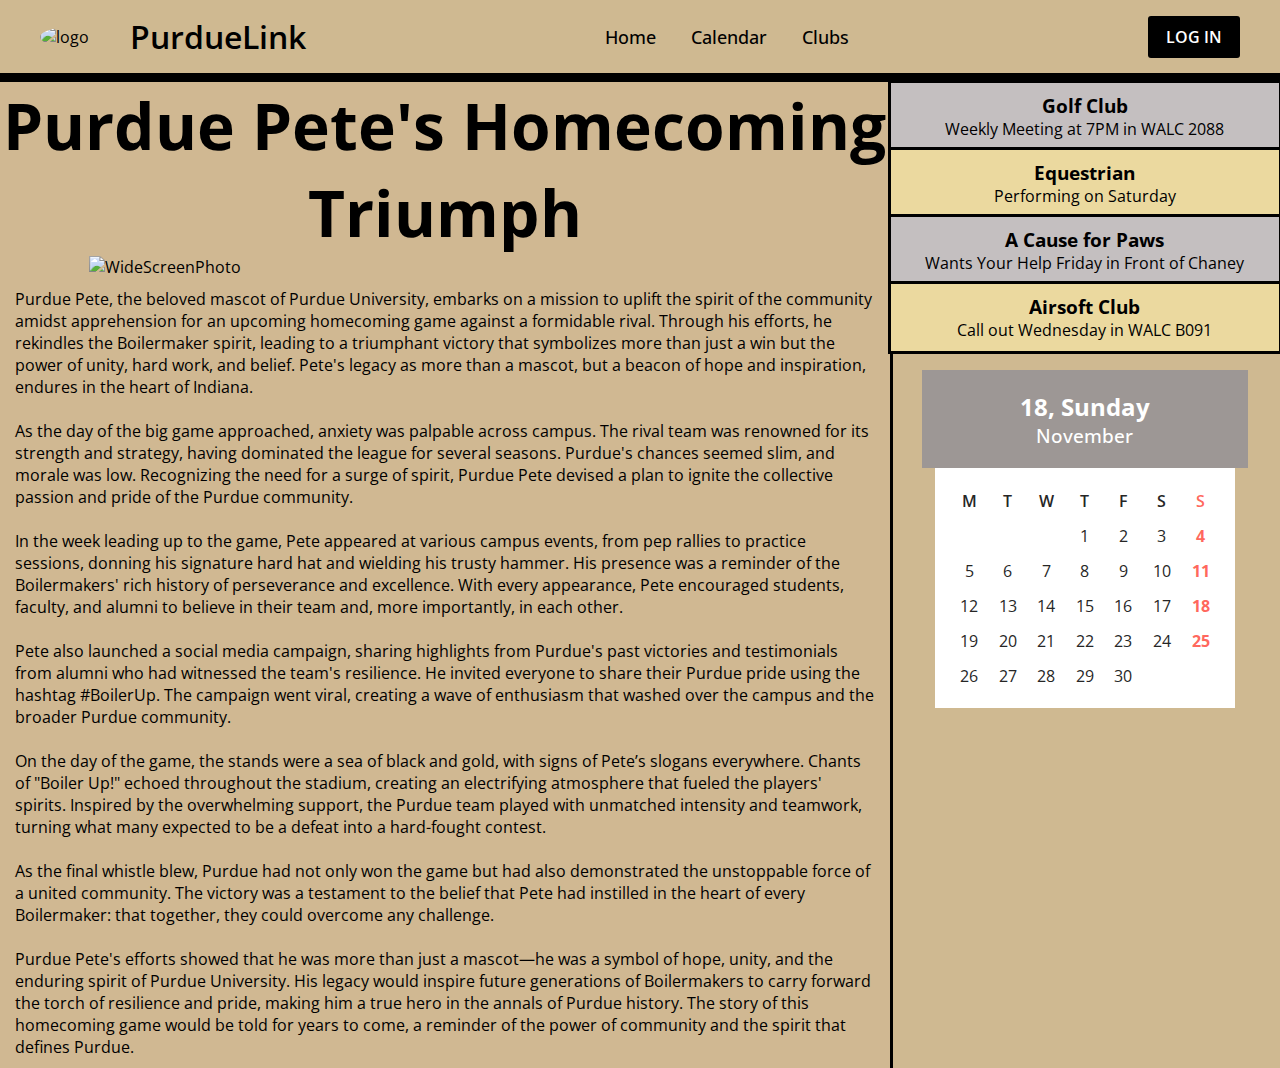
==== Article1.html @ 873c171e "Add files via upload" ====
<!DOCTYPE html>
<html lang="en">
<head>
    <meta charset="UTF-8">
    <meta name="viewport" content="width=device-width, initial-scale=1.0">
    <title>Project</title>
    <link rel="stylesheet" href="https://fonts.googleapis.com/css2?family=Material+Symbols+Rounded:opsz,wght,FILL,GRAD@48,400,0,0">
    <link rel="stylesheet" href="css/article1.css">
    <script src="script.js" defer></script>
</head>
<body>
    <header>
        <nav class="navbar">
            <span class="hamburger-btn material-symbols-rounded">menu</span>
            <a href="index.html" class="logo">
                <img src="images/PurdueLogo.png" alt="logo">
                <h2>PurdueLink</h2>
            </a>
            <ul class="links">
                <span class="close-btn material-symbols-rounded">close</span>
                <li><a href="index.html">Home</a></li>
                <li><a href="calendar.html">Calendar</a></li>
                <li><a href="clubs1.html">Clubs</a></li>
            </ul>
            <button class="login-btn">LOG IN</button>
  
        </nav>
    </header>

    <div class="blur-bg-overlay"></div>
    <div class="navbar-bar"></div>
    <div class="form-popup">
        <span class="close-btn material-symbols-rounded">close</span>
        <div class="form-box login">
            <div class="form-details">
                <h2>Welcome Back</h2>
                <p>Please log in using your personal information to stay connected with us.</p>
            </div>
            <div class="form-content">
                <h2>LOGIN</h2>
                <form action="#">
                    <div class="input-field">
                        <input type="text" required>
                        <label>Email</label>
                    </div>
                    <div class="input-field">
                        <input type="password" required>
                        <label>Password</label>
                    </div>
                    <a href="#" class="forgot-pass-link">Forgot password?</a>
                    <button type="submit">Log In</button>
                </form>
                <div class="bottom-link">
                    Don't have an account?
                    <a href="#" id="signup-link">Signup</a>
                </div>
            </div>
        </div>
        <div class="form-box signup">
            <div class="form-details">
                <h2>Create Account</h2>
                <p>To become a part of our community, please sign up using your personal information.</p>
            </div>
            <div class="form-content">
                <h2>SIGNUP</h2>
                <form action="#">
                    <div class="input-field">
                        <input type="text" required>
                        <label>Enter your email</label>
                    </div>
                    <div class="input-field">
                        <input type="password" required>
                        <label>Create password</label>
                    </div>
                    <div class="policy-text">
                        <input type="checkbox" id="policy">
                        <label for="policy">
                            I agree the
                            <a href="#" class="option">Terms & Conditions</a>
                        </label>
                    </div>
                    <button type="submit">Sign Up</button>
                </form>
                <div class="bottom-link">
                    Already have an account? 
                    <a href="#" id="login-link">Login</a>
                </div>
            </div>
        </div>

    </div>
    <div class="sides">
        <div class="left">
            <div class="article">
            <div class="article-title"><h1>Purdue Pete's Homecoming Triumph</h1></div>
                <img class="article-img" src="images/WideScreenPhoto.jpeg" alt="WideScreenPhoto">
                <div class="article-stuff">Purdue Pete, the beloved mascot of Purdue University, embarks on a mission to uplift the spirit of the community amidst apprehension for an upcoming homecoming game against a formidable rival. Through his efforts, he rekindles the Boilermaker spirit, leading to a triumphant victory that symbolizes more than just a win but the power of unity, hard work, and belief. Pete's legacy as more than a mascot, but a beacon of hope and inspiration, endures in the heart of Indiana.
                    <br><br>
                    As the day of the big game approached, anxiety was palpable across campus. The rival team was renowned for its strength and strategy, having dominated the league for several seasons. Purdue's chances seemed slim, and morale was low. Recognizing the need for a surge of spirit, Purdue Pete devised a plan to ignite the collective passion and pride of the Purdue community.
                    <br>    <br>
                    In the week leading up to the game, Pete appeared at various campus events, from pep rallies to practice sessions, donning his signature hard hat and wielding his trusty hammer. His presence was a reminder of the Boilermakers' rich history of perseverance and excellence. With every appearance, Pete encouraged students, faculty, and alumni to believe in their team and, more importantly, in each other.
                    <br><br>
                    Pete also launched a social media campaign, sharing highlights from Purdue's past victories and testimonials from alumni who had witnessed the team's resilience. He invited everyone to share their Purdue pride using the hashtag #BoilerUp. The campaign went viral, creating a wave of enthusiasm that washed over the campus and the broader Purdue community.
                    <br><br>
                    On the day of the game, the stands were a sea of black and gold, with signs of Pete’s slogans everywhere. Chants of "Boiler Up!" echoed throughout the stadium, creating an electrifying atmosphere that fueled the players' spirits. Inspired by the overwhelming support, the Purdue team played with unmatched intensity and teamwork, turning what many expected to be a defeat into a hard-fought contest.
                    <br><br>
                    As the final whistle blew, Purdue had not only won the game but had also demonstrated the unstoppable force of a united community. The victory was a testament to the belief that Pete had instilled in the heart of every Boilermaker: that together, they could overcome any challenge.
                    <br><br>
                    Purdue Pete's efforts showed that he was more than just a mascot—he was a symbol of hope, unity, and the enduring spirit of Purdue University. His legacy would inspire future generations of Boilermakers to carry forward the torch of resilience and pride, making him a true hero in the annals of Purdue history. The story of this homecoming game would be told for years to come, a reminder of the power of community and the spirit that defines Purdue.</div>
                </div>
        </div>
        <div class="right">
            
            <div class="club-stuff">
                <div class="club1">
                    <div class="club-title"><h3>Golf Club</h3></div>
                        <div class="club-info">Weekly Meeting at 7PM in WALC 2088</div>
                </div>
                <div class="club2">
                    <div class="club-title"><h3>Equestrian</h3></div>
                        <div class="club-info">Performing on Saturday</div>
                </div>
                <div class="club3">                    
                    <div class="club-title"><h3>A Cause for Paws</h2></div>
                        <div class="club-info">Wants Your Help Friday in Front of Chaney</div>
                    </div>
                <div class="club4">
                    <div class="club-title"><h3>Airsoft Club</h3></div>
                        <div class="club-info">Call out Wednesday in WALC B091</div>
                </div>
            </div>
        
        
            <div class="calendar__picture">
                <h2>18, Sunday</h2>
                <h3>November</h3>
              </div>
            <div class="calendar">
                <div class="calendar__date">
                  <div class="calendar__day">M</div>
                  <div class="calendar__day">T</div>
                  <div class="calendar__day">W</div>
                  <div class="calendar__day">T</div>
                  <div class="calendar__day">F</div>
                  <div class="calendar__day">S</div>
                  <div class="calendar__day">S</div>
                  <div class="calendar__number"></div>
                  <div class="calendar__number"></div>
                  <div class="calendar__number"></div>
                  <div class="calendar__number">1</div>
                  <div class="calendar__number">2</div>
                  <div class="calendar__number">3</div>
                  <div class="calendar__number">4</div>
                  <div class="calendar__number">5</div>
                  <div class="calendar__number">6</div>
                  <div class="calendar__number">7</div>
                  <div class="calendar__number">8</div>
                  <div class="calendar__number">9</div>
                  <div class="calendar__number">10</div>
                  <div class="calendar__number">11</div>
                  <div class="calendar__number">12</div>
                  <div class="calendar__number">13</div>
                  <div class="calendar__number">14</div>
                  <div class="calendar__number">15</div>
                  <div class="calendar__number">16</div>
                  <div class="calendar__number">17</div>
                  <div class="calendar__number calendar__number--current">18</div>
                  <div class="calendar__number">19</div>
                  <div class="calendar__number">20</div>
                  <div class="calendar__number">21</div>
                  <div class="calendar__number">22</div>
                  <div class="calendar__number">23</div>
                  <div class="calendar__number">24</div>
                  <div class="calendar__number">25</div>
                  <div class="calendar__number">26</div>
                  <div class="calendar__number">27</div>
                  <div class="calendar__number">28</div>
                  <div class="calendar__number">29</div>
                  <div class="calendar__number">30</div>
                </div>
              </div>
        </div>
        </div>
    </div>
</body>
</html>
---- css/article1.css ----
/* Importing Google font - Open Sans */
@import url("https://fonts.googleapis.com/css2?family=Open+Sans:wght@400;500;600;700&display=swap");

* {
    margin: 0;
    padding: 0;
    box-sizing: border-box;
    font-family: "Open Sans", sans-serif;
}

body {
    height: 100vh;
    width: 100%;
    background-color: #cfb991;
}

header {
    width: 100%;
    top: 0;
    left: 0;
    z-index: 10;
    padding: 0 10px;
}

.navbar {
    display: flex;
    padding: 15px 0;
    align-items: center;
    max-width: 1200px;
    margin: 0 auto;
    justify-content: space-between;

}


.navbar-bar{ 
    width:100%;
    height: 1%;
    background-color: #000;
}


.navbar .hamburger-btn {
    display: none;
    color: #fff;
    cursor: pointer;
    font-size: 1.5rem;
}

.navbar .logo {
    gap: 10px;
    display: flex;
    align-items: center;
    text-decoration: none;
    color:black;
}

.navbar .logo img {
    width: 80px;
    border-radius: 50%;
}

.navbar .logo h2 {
    color: black;
    font-weight: 600;
    font-size: 2rem;
}

.navbar .links {
    display: flex;
    gap: 35px;
    list-style: none;
    align-items: center;
}

.navbar .links .close-btn {
    position: absolute;
    right: 20px;
    top: 20px;
    display: none;
    color: #000;
    cursor: pointer;
}

.navbar .links a {
    color: black;
    font-size: 1.1rem;
    font-weight: 500;
    text-decoration: none;
    transition: 0.1s ease;
}

.navbar .links a:hover {
    color: white;
}

.navbar .login-btn {
    border: none;
    outline: none;
    background: black;
    color: white;
    font-size: 1rem;
    font-weight: 600;
    padding: 10px 18px;
    border-radius: 3px;
    cursor: pointer;
    transition: 0.15s ease;
}

.navbar .login-btn:hover {
    background: #9d9795;
}

.form-popup {
    position: fixed;
    top: 50%;
    left: 50%;
    z-index: 10;
    width: 100%;
    opacity: 0;
    pointer-events: none;
    max-width: 720px;
    background: #fff;
    border: 2px solid #fff;
    transform: translate(-50%, -70%);
}

.show-popup .form-popup {
    opacity: 1;
    pointer-events: auto;
    transform: translate(-50%, -50%);
    transition: transform 0.3s ease, opacity 0.1s;
}

.form-popup .close-btn {
    position: absolute;
    top: 12px;
    right: 12px;
    color: #878484;
    cursor: pointer;
}

.blur-bg-overlay {
    position: fixed;
    top: 0;
    left: 0;
    z-index: 10;
    height: 100%;
    width: 100%;
    opacity: 0;
    pointer-events: none;
    backdrop-filter: blur(5px);
    -webkit-backdrop-filter: blur(5px);
    transition: 0.1s ease;
}

.show-popup .blur-bg-overlay {
    opacity: 1;
    pointer-events: auto;
}

.form-popup .form-box {
    display: flex;
}

.form-box .form-details {
    width: 100%;
    color: #fff;
    max-width: 330px;
    text-align: center;
    display: flex;
    flex-direction: column;
    justify-content: center;
    align-items: center;
}

.login .form-details {
    padding: 0 40px;
    background-color: white;
    background-position: center;
    background-size: cover;
    color: black;
}

.signup .form-details {
    padding: 0 20px;
    background-color: white;
    background-position: center;
    background-size: cover;
    color: black;

}

.form-box .form-content {
    width: 100%;
    padding: 35px;
}

.form-box h2 {
    text-align: center;
    margin-bottom: 29px;
}

form .input-field {
    position: relative;
    height: 50px;
    width: 100%;
    margin-top: 20px;
}

.input-field input {
    height: 100%;
    width: 100%;
    background: none;
    outline: none;
    font-size: 0.95rem;
    padding: 0 15px;
    border: 1px solid #717171;
    border-radius: 3px;
}

.input-field input:focus {
    border: 1px solid #DDb945;
}

.input-field label {
    position: absolute;
    top: 50%;
    left: 15px;
    transform: translateY(-50%);
    color: #4a4646;
    pointer-events: none;
    transition: 0.2s ease;
}

.input-field input:is(:focus, :valid) {
    padding: 16px 15px 0;
}

.input-field input:is(:focus, :valid)~label {
    transform: translateY(-120%);
    color: #DDb945;
    font-size: 0.75rem;
}

.form-box a {
    color: black;
    text-decoration: underline;
}

.form-box a:hover {
    text-decoration: underline;
}

form :where(.forgot-pass-link, .policy-text) {
    display: inline-flex;
    margin-top: 13px;
    font-size: 0.95rem;
}

form button {
    width: 100%;
    color: #fff;
    border: none;
    outline: none;
    padding: 14px 0;
    font-size: 1rem;
    font-weight: 500;
    border-radius: 3px;
    cursor: pointer;
    margin: 25px 0;
    background: black;
    transition: 0.2s ease;
}

form button:hover {
    background: #DDb945;
}

.form-content .bottom-link {
    text-align: center;
}

.form-popup .signup,
.form-popup.show-signup .login {
    display: none;
}

.form-popup.show-signup .signup {
    display: flex;
}

.signup .policy-text {
    display: flex;
    margin-top: 14px;
    align-items: center;
}

.signup .policy-text input {
    width: 14px;
    height: 14px;
    margin-right: 7px;
}

@media (max-width: 950px) {
    .navbar :is(.hamburger-btn, .close-btn) {
        display: block;
    }

    .navbar {
        padding: 15px 0;
    }

    .navbar .logo img {
        display: none;
    }

    .navbar .logo h2 {
        font-size: 1.4rem;
    }

    .navbar .links {
        position: fixed;
        top: 0;
        z-index: 10;
        left: -100%;
        display: block;
        height: 100vh;
        width: 100%;
        padding-top: 60px;
        text-align: center;
        background: #fff;
        transition: 0.2s ease;
    }

    .navbar .links.show-menu {
        left: 0;
    }

    .navbar .links a {
        display: inline-flex;
        margin: 20px 0;
        font-size: 1.2rem;
        color: #000;
    }

    .navbar .links a:hover {
        color: #00BCD4;
    }

    .navbar .login-btn {
        font-size: 0.9rem;
        padding: 7px 10px;
    }
}

@media (max-width: 760px) {
    .form-popup {
        width: 95%;
    }

    .form-box .form-details {
        display: none;
    }

    .form-box .form-content {
        padding: 30px 20px;
    }
}

.sides{
    display:flex;
    flex-wrap: wrap;
}

.left, .right{
    flex-direction: column;
}

.left{ 
    flex: 69%;
    height: auto;
    background-color: #d0b892;
}

.right{
    display:flex;
    flex:30%;
    float:right;
    padding: 1px;
}


.calendar {
position: relative;
width: 300px;
background-color: #fff;
box-sizing: border-box;
box-shadow: 0 5px 50px rgba(#000, 0.5);
overflow: hidden;
margin-right:auto;
margin-left:auto;
overflow: hidden;
}

.calendar__picture {
text-align: center;
position: relative;
height:fit-content;
width:84%;
padding: 20px ;
color: #fff;
background: #9d9795;
text-shadow: 0 2px 2px rgba(#000, 0.2);
box-sizing: border-box;
margin-right:auto;
margin-left:auto;
margin-top: 5%;

h2 {
    margin: 0;
}

h3 {
    margin: 0;
    font-weight: 500;
}
}

.calendar__date {
padding: 20px;
display: grid;
grid-template-columns: repeat(auto-fit, minmax(25px, 1fr));
grid-gap: 10px;
box-sizing: border-box;
}

.calendar__day {
display: flex;
align-items: center;
justify-content: center;
height: 25px;
font-weight: 600;
color: #262626;

&:nth-child(7) {
    color: #ff685d;
}
}

.calendar__number {
display: flex;
align-items: center;
justify-content: center;
height: 25px;
color: #262626;

&:nth-child(7n) {
    color: #ff685d;
    font-weight: 700;
}

&--current,
&:hover {
    background-color: #009688;
    color: #fff !important;
    font-weight: 700;
    cursor: pointer;
}
}


.club-stuff{
    display: flex;
    flex-direction: column;
    text-align: center;
    outline: 10px;
}

.club1, .club2, .club3, .club4{ 
    padding: 10px 10px;
    outline-style:solid;
}

.club1, .club3{
    background-color: #c4bfc0;
}

.club2, .club4{
    background-color:#ebd99f;
}


.article{
    outline-style: solid;
}

.article-title{
    text-align: center;
    font-size: 2rem;
}

.article-img{
    display:block;
    margin-left:auto;
    margin-right:auto;
    width: 80%;
    height: auto;
}

.article-stuff{
    padding: 10px 15px;
    font-size: 1rem;

}
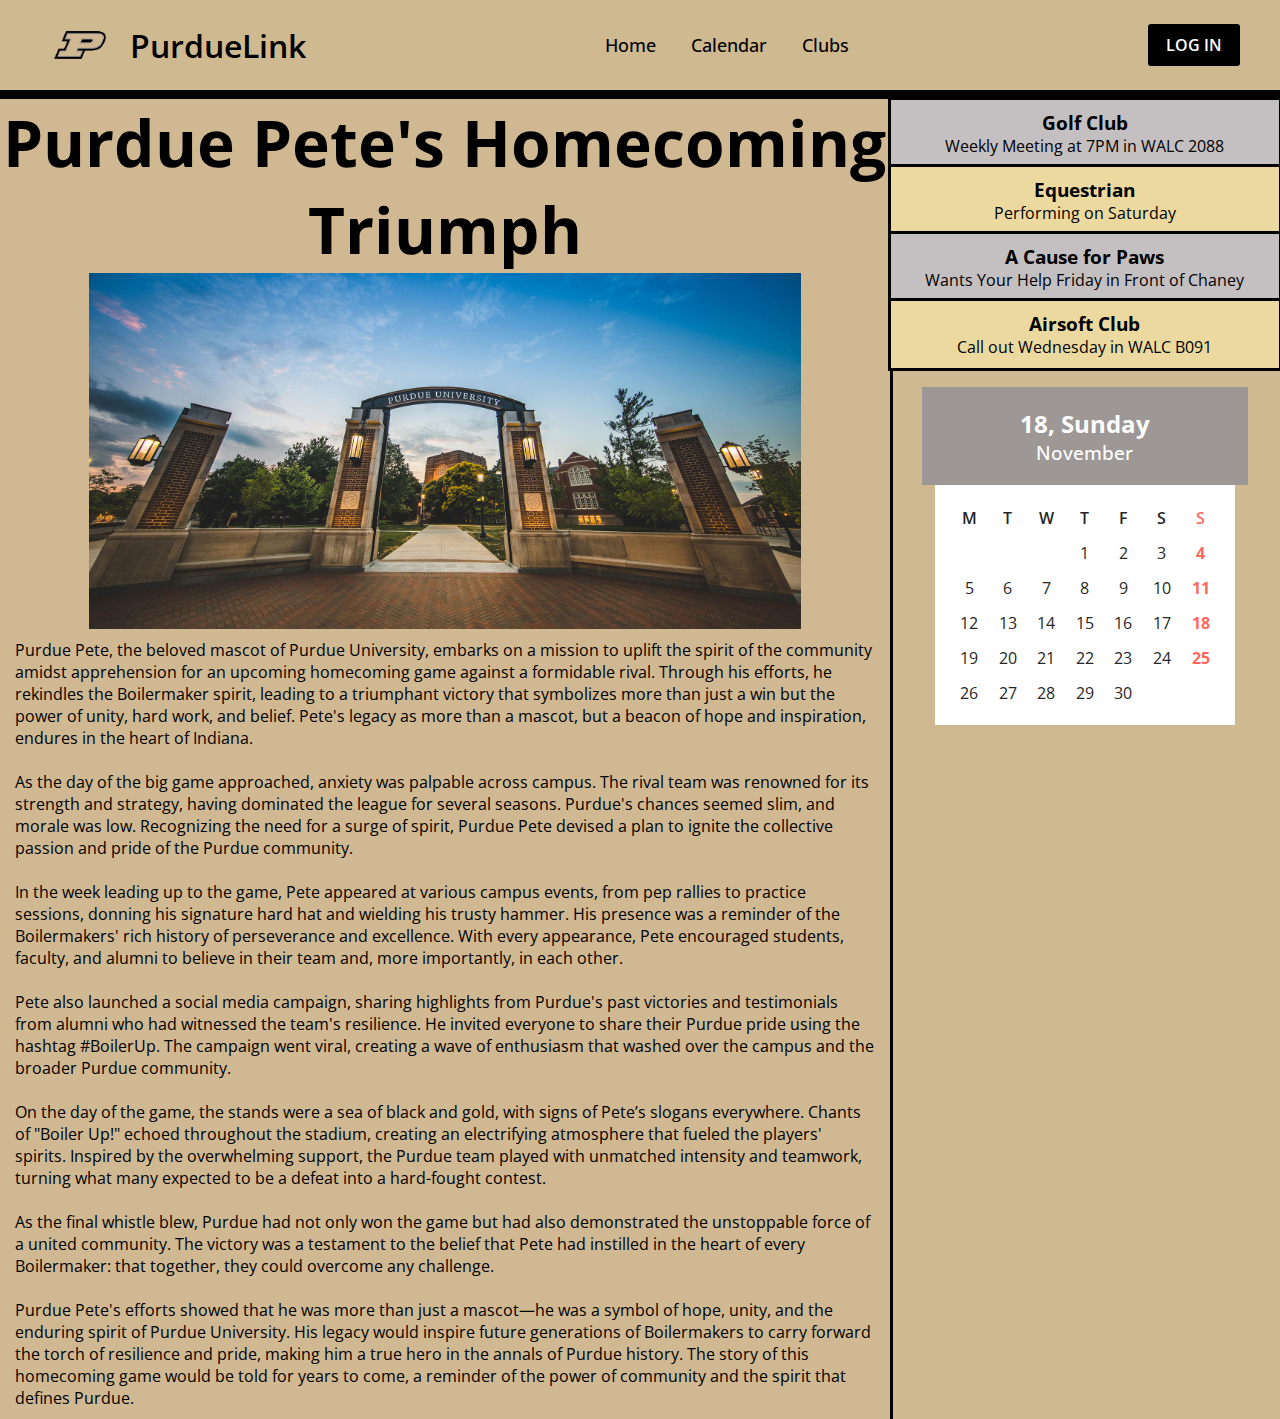
==== commit 09c73a75: "Update Article1.html" ====
--- a/Article1.html
+++ b/Article1.html
@@ -13,7 +13,7 @@
         <nav class="navbar">
             <span class="hamburger-btn material-symbols-rounded">menu</span>
             <a href="index.html" class="logo">
-                <img src="images/PurdueLogo.png" alt="logo">
+                <img src="./Images/PurdueLogo.png" alt="logo">
                 <h2>PurdueLink</h2>
             </a>
             <ul class="links">
@@ -93,7 +93,7 @@
         <div class="left">
             <div class="article">
             <div class="article-title"><h1>Purdue Pete's Homecoming Triumph</h1></div>
-                <img class="article-img" src="images/WideScreenPhoto.jpeg" alt="WideScreenPhoto">
+                <img class="article-img" src="./Images/WideScreenPhoto.jpeg" alt="WideScreenPhoto">
                 <div class="article-stuff">Purdue Pete, the beloved mascot of Purdue University, embarks on a mission to uplift the spirit of the community amidst apprehension for an upcoming homecoming game against a formidable rival. Through his efforts, he rekindles the Boilermaker spirit, leading to a triumphant victory that symbolizes more than just a win but the power of unity, hard work, and belief. Pete's legacy as more than a mascot, but a beacon of hope and inspiration, endures in the heart of Indiana.
                     <br><br>
                     As the day of the big game approached, anxiety was palpable across campus. The rival team was renowned for its strength and strategy, having dominated the league for several seasons. Purdue's chances seemed slim, and morale was low. Recognizing the need for a surge of spirit, Purdue Pete devised a plan to ignite the collective passion and pride of the Purdue community.
@@ -183,4 +183,4 @@
         </div>
     </div>
 </body>
-</html>+</html>
